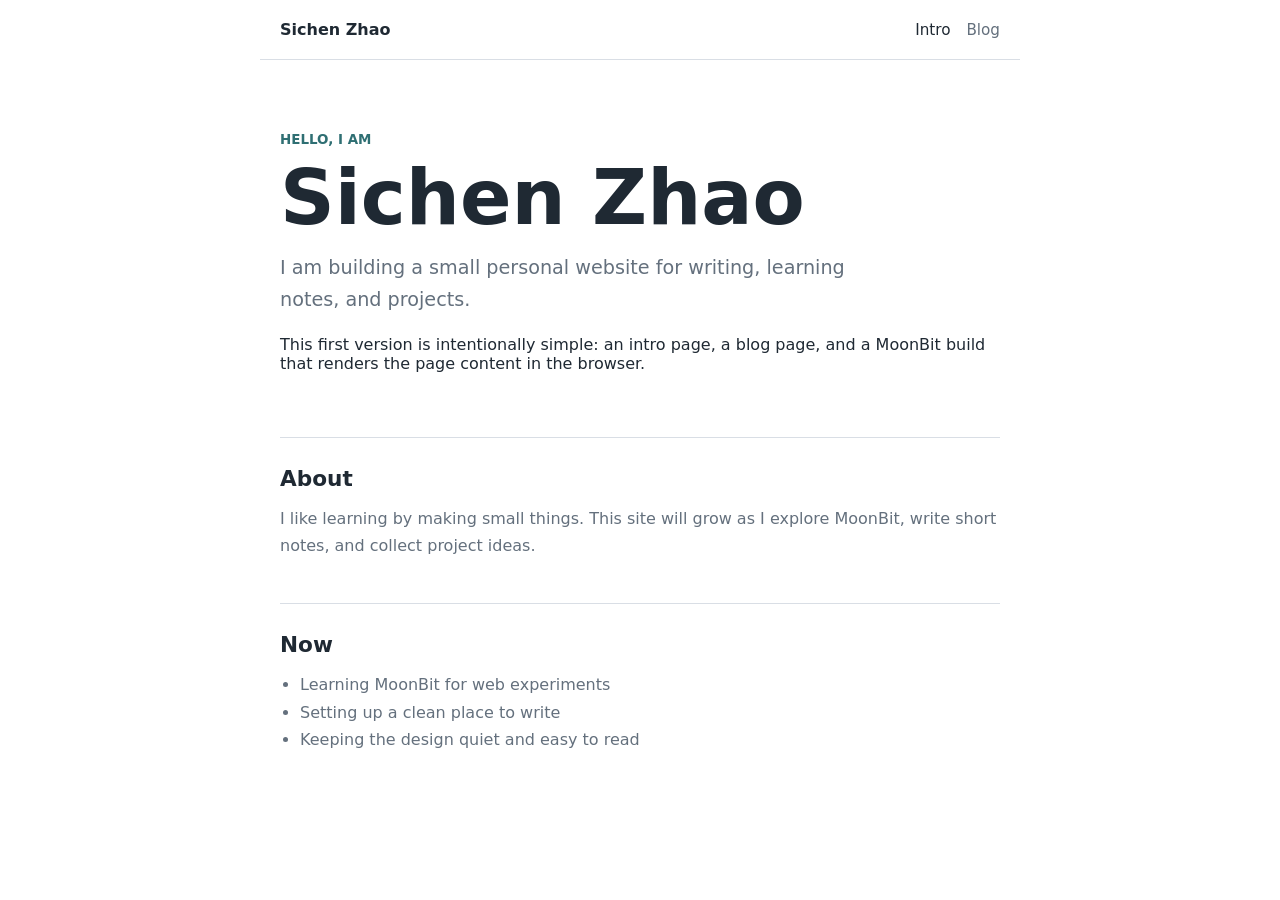
==== public/index.html @ d34b1639 "first version of personal website" ====
<!doctype html>
<html lang="en">
  <head>
    <meta charset="utf-8" />
    <meta name="viewport" content="width=device-width, initial-scale=1" />
    <title>Sichen Zhao</title>
    <link rel="stylesheet" href="styles.css" />
    <script defer src="main.js"></script>
  </head>
  <body>
    <header class="site-header">
      <a class="brand" href="index.html">Sichen Zhao</a>
      <nav aria-label="Primary navigation">
        <a aria-current="page" href="index.html">Intro</a>
        <a href="blog.html">Blog</a>
      </nav>
    </header>
    <div id="app"></div>
  </body>
</html>
---- public/styles.css ----
:root {
  color-scheme: light;
  --text: #1f2933;
  --muted: #64707d;
  --bg: #ffffff;
  --line: #d9dee5;
  --accent: #2f6f73;
}

* {
  box-sizing: border-box;
}

body {
  margin: 0;
  background: var(--bg);
  color: var(--text);
  font-family: ui-sans-serif, system-ui, -apple-system, BlinkMacSystemFont, "Segoe UI", sans-serif;
}

a {
  color: inherit;
}

.site-header {
  display: flex;
  align-items: center;
  justify-content: space-between;
  gap: 1rem;
  max-width: 760px;
  margin: 0 auto;
  padding: 1.25rem;
  border-bottom: 1px solid var(--line);
}

.brand {
  font-weight: 700;
  text-decoration: none;
}

nav {
  display: flex;
  gap: 1rem;
}

nav a {
  color: var(--muted);
  font-size: 0.95rem;
  text-decoration: none;
}

nav a[aria-current="page"] {
  color: var(--text);
}

main {
  max-width: 760px;
  margin: 0 auto;
  padding: 0 1.25rem 4rem;
}

.intro {
  padding: 4.5rem 0 3rem;
}

.eyebrow,
.date {
  color: var(--accent);
  font-size: 0.84rem;
  font-weight: 700;
  text-transform: uppercase;
}

h1,
h2,
p {
  margin-top: 0;
}

h1 {
  margin-bottom: 1rem;
  font-size: clamp(2.75rem, 8vw, 4.75rem);
  line-height: 1;
}

h2 {
  margin-bottom: 0.75rem;
  font-size: 1.35rem;
  line-height: 1.25;
}

.lede {
  max-width: 38rem;
  color: var(--muted);
  font-size: 1.2rem;
  line-height: 1.65;
}

.section,
.post {
  padding: 1.75rem 0;
  border-top: 1px solid var(--line);
}

.section p,
.section li,
.post p {
  color: var(--muted);
  font-size: 1rem;
  line-height: 1.7;
}

.posts {
  display: grid;
  gap: 0;
}

ul {
  margin: 0;
  padding-left: 1.25rem;
}

.post h2 {
  margin-bottom: 0.5rem;
}

@media (max-width: 640px) {
  .site-header {
    align-items: flex-start;
  }

  h1 {
    font-size: clamp(2.5rem, 16vw, 3.75rem);
  }
}
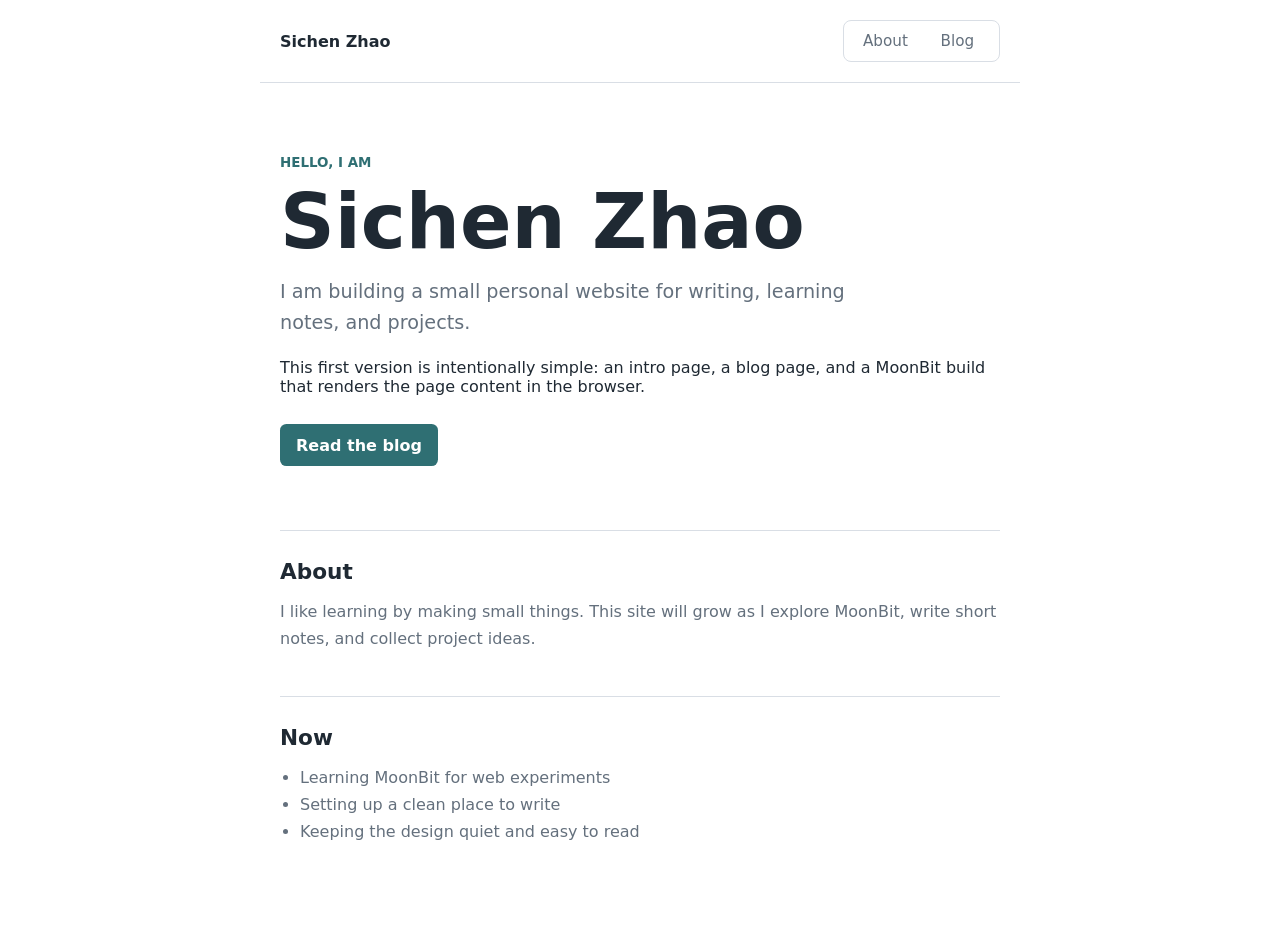
==== commit 7fd0c43b: "Add structured content and full blog posts" ====
--- a/public/index.html
+++ b/public/index.html
@@ -3,18 +3,11 @@
   <head>
     <meta charset="utf-8" />
     <meta name="viewport" content="width=device-width, initial-scale=1" />
-    <title>Sichen Zhao</title>
-    <link rel="stylesheet" href="styles.css" />
-    <script defer src="main.js"></script>
+    <title></title>
+    <link rel="stylesheet" href="styles.css?v=20260627-3" />
+    <script defer src="main.js?v=20260627-3"></script>
   </head>
   <body>
-    <header class="site-header">
-      <a class="brand" href="index.html">Sichen Zhao</a>
-      <nav aria-label="Primary navigation">
-        <a aria-current="page" href="index.html">Intro</a>
-        <a href="blog.html">Blog</a>
-      </nav>
-    </header>
     <div id="app"></div>
   </body>
 </html>
--- a/public/styles.css
+++ b/public/styles.css
@@ -33,24 +33,31 @@
   border-bottom: 1px solid var(--line);
 }
 
+.site-header nav {
+  display: grid;
+  grid-template-columns: repeat(2, 4.5rem);
+  gap: 0;
+  padding: 0.35rem;
+  border: 1px solid var(--line);
+  border-radius: 0.5rem;
+}
+
 .brand {
   font-weight: 700;
   text-decoration: none;
 }
 
-nav {
-  display: flex;
-  gap: 1rem;
-}
-
 nav a {
+  display: inline-block;
+  padding: 0.35rem 0.55rem;
   color: var(--muted);
   font-size: 0.95rem;
+  text-align: center;
   text-decoration: none;
 }
 
 nav a[aria-current="page"] {
-  color: var(--text);
+  color: var(--muted);
 }
 
 main {
@@ -96,6 +103,24 @@
   line-height: 1.65;
 }
 
+.actions {
+  margin-top: 1.75rem;
+}
+
+.button {
+  display: inline-block;
+  padding: 0.7rem 1rem;
+  border-radius: 0.4rem;
+  background: var(--accent);
+  color: #ffffff;
+  font-weight: 700;
+  text-decoration: none;
+}
+
+.button:hover {
+  background: #245b5e;
+}
+
 .section,
 .post {
   padding: 1.75rem 0;
@@ -124,6 +149,46 @@
   margin-bottom: 0.5rem;
 }
 
+.post h2 a,
+.post-link,
+.post-back a {
+  color: var(--accent);
+}
+
+.post h2 a {
+  text-decoration-thickness: 1px;
+  text-underline-offset: 0.18em;
+}
+
+.post-link {
+  font-weight: 700;
+  text-decoration: none;
+}
+
+.post-detail {
+  padding: 4.5rem 0 4rem;
+}
+
+.post-detail h1 {
+  max-width: 44rem;
+  font-size: clamp(2.5rem, 7vw, 4rem);
+  line-height: 1.08;
+}
+
+.post-body {
+  max-width: 42rem;
+  padding-top: 1.5rem;
+}
+
+.post-body p {
+  font-size: 1.05rem;
+  line-height: 1.8;
+}
+
+.post-back {
+  margin-top: 2.5rem;
+}
+
 @media (max-width: 640px) {
   .site-header {
     align-items: flex-start;
